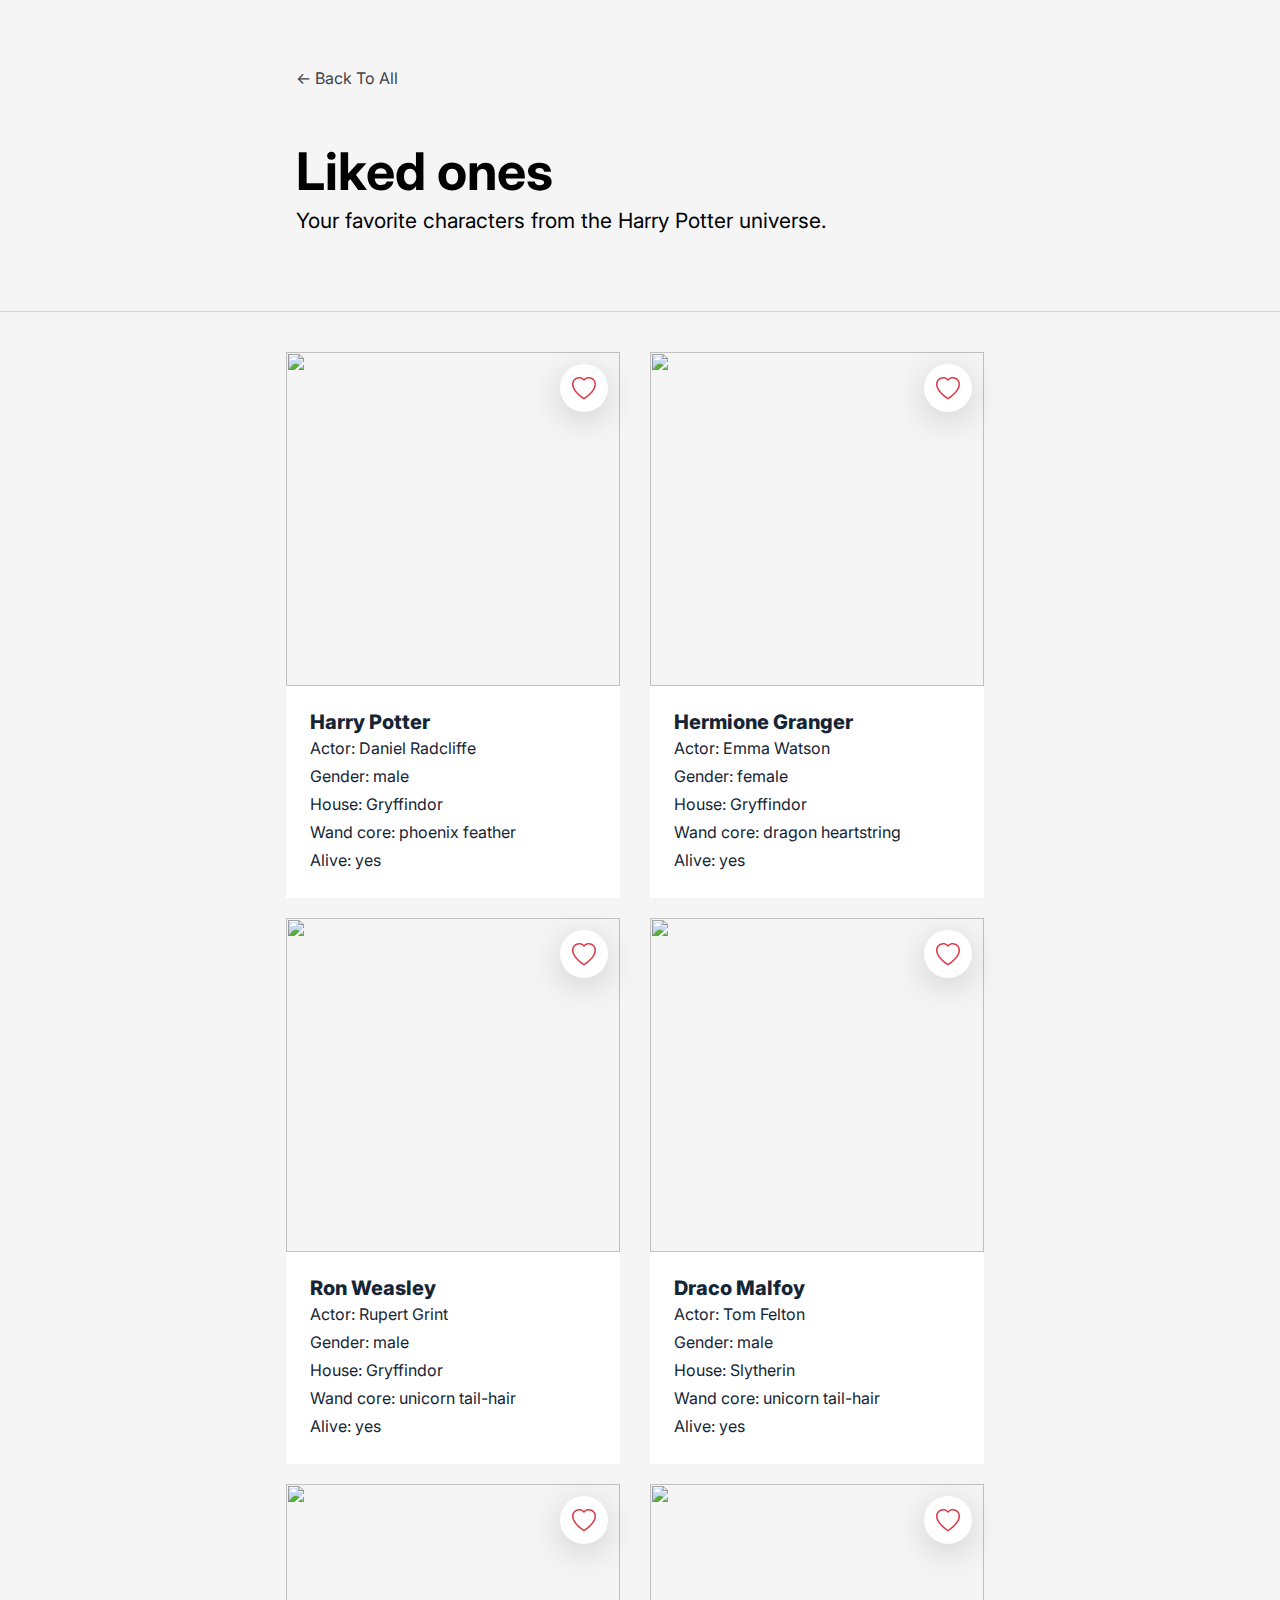
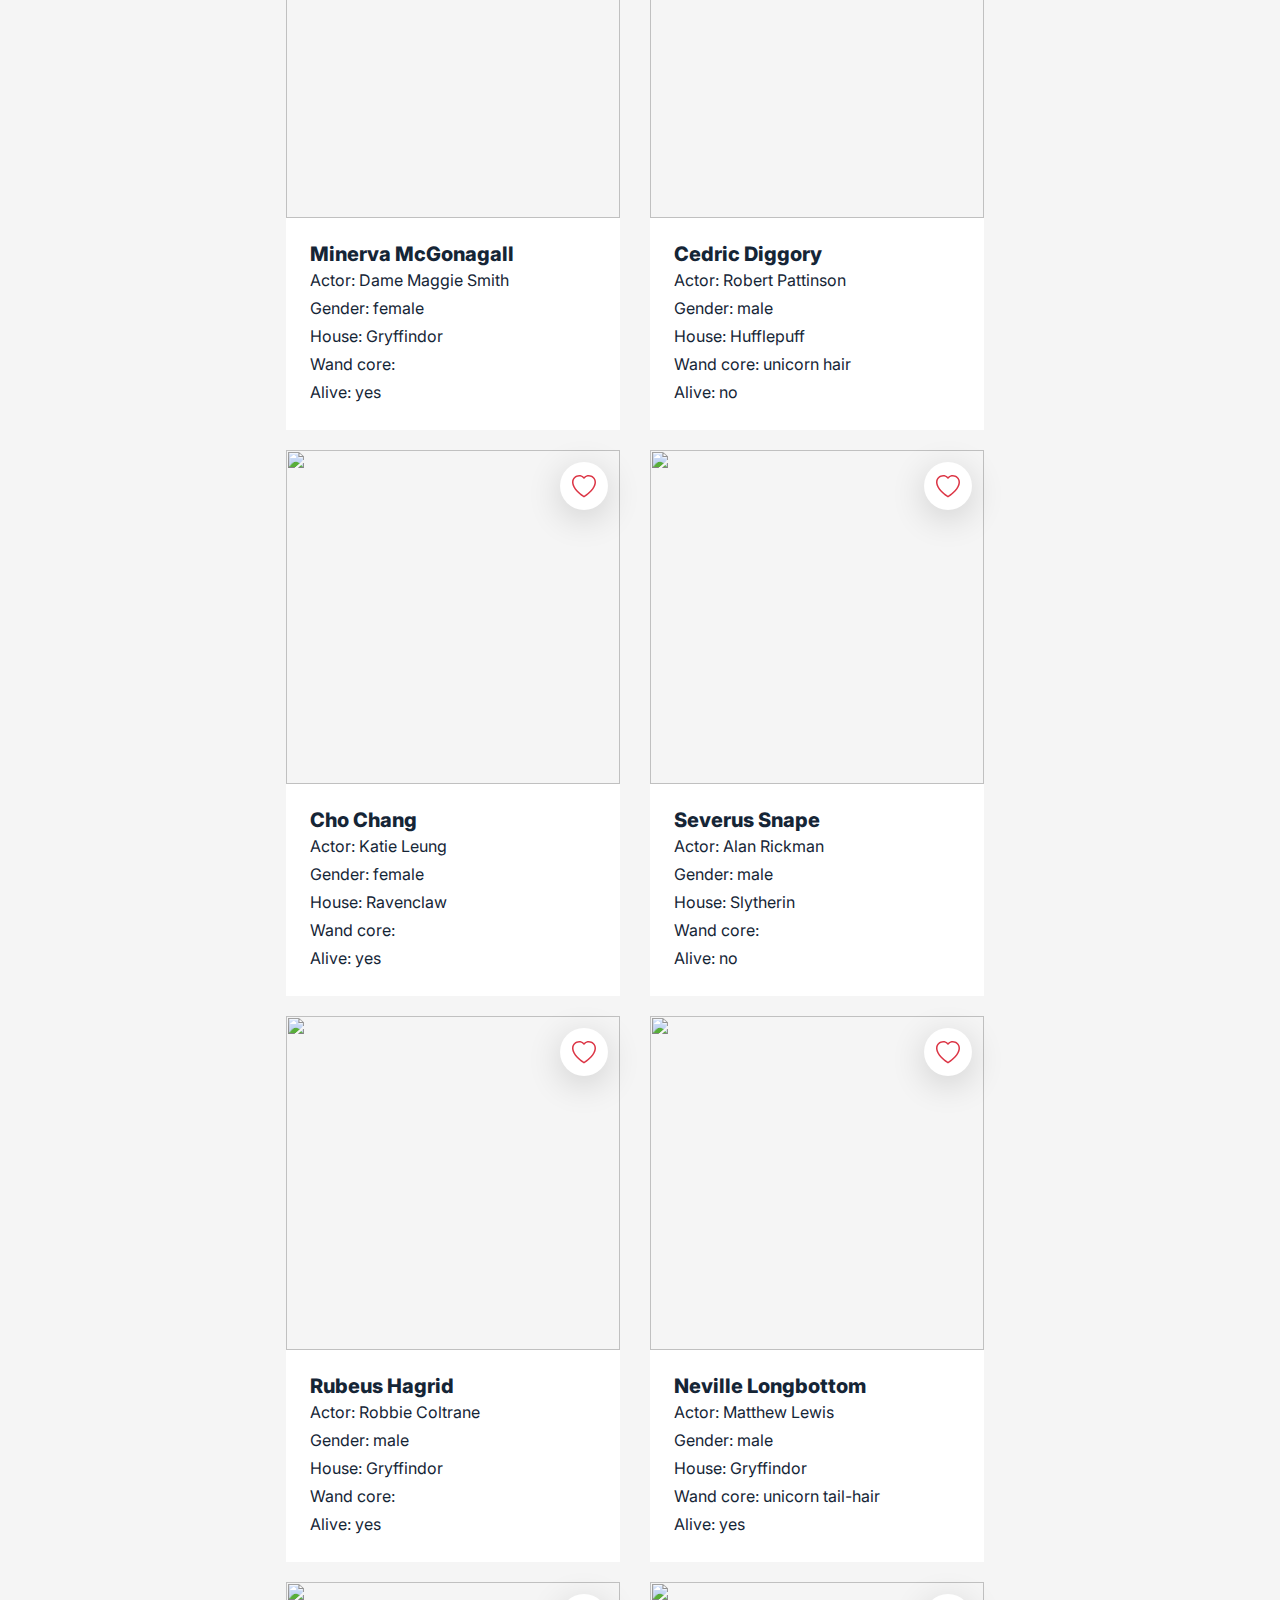
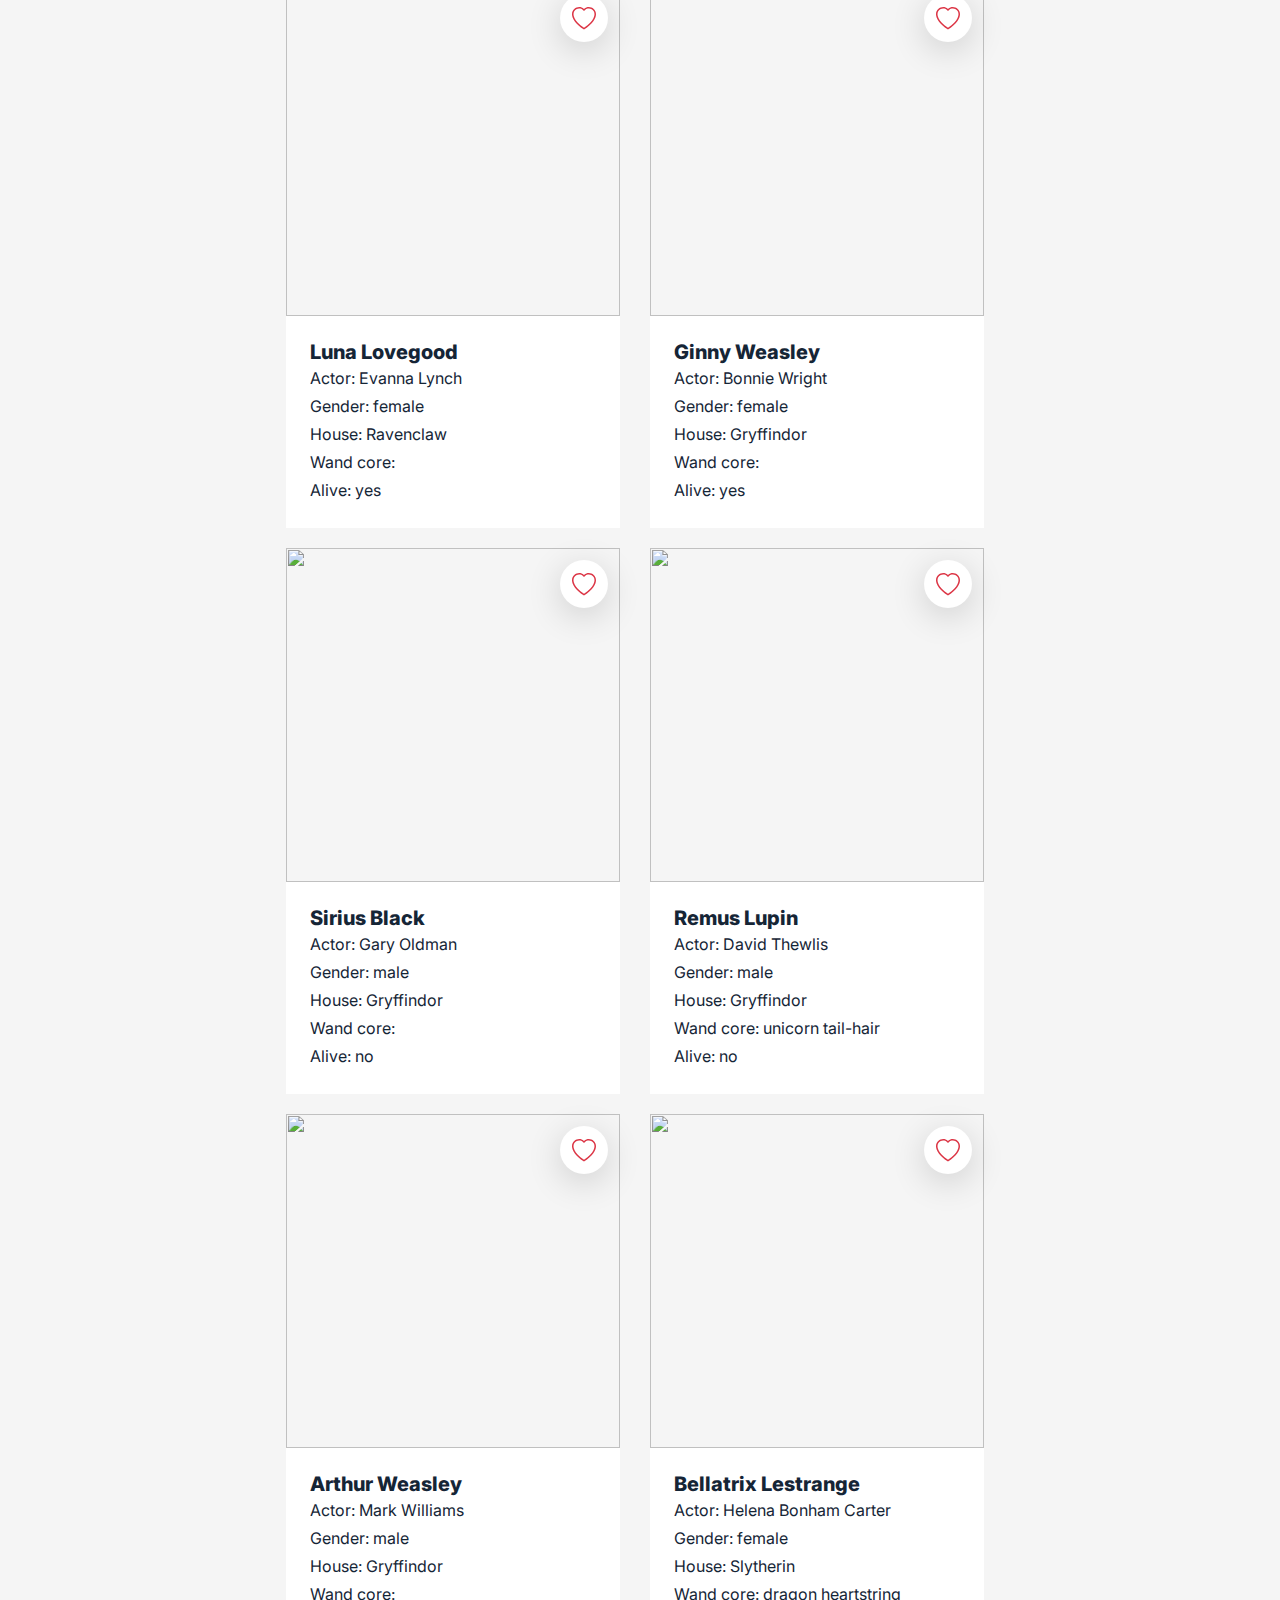
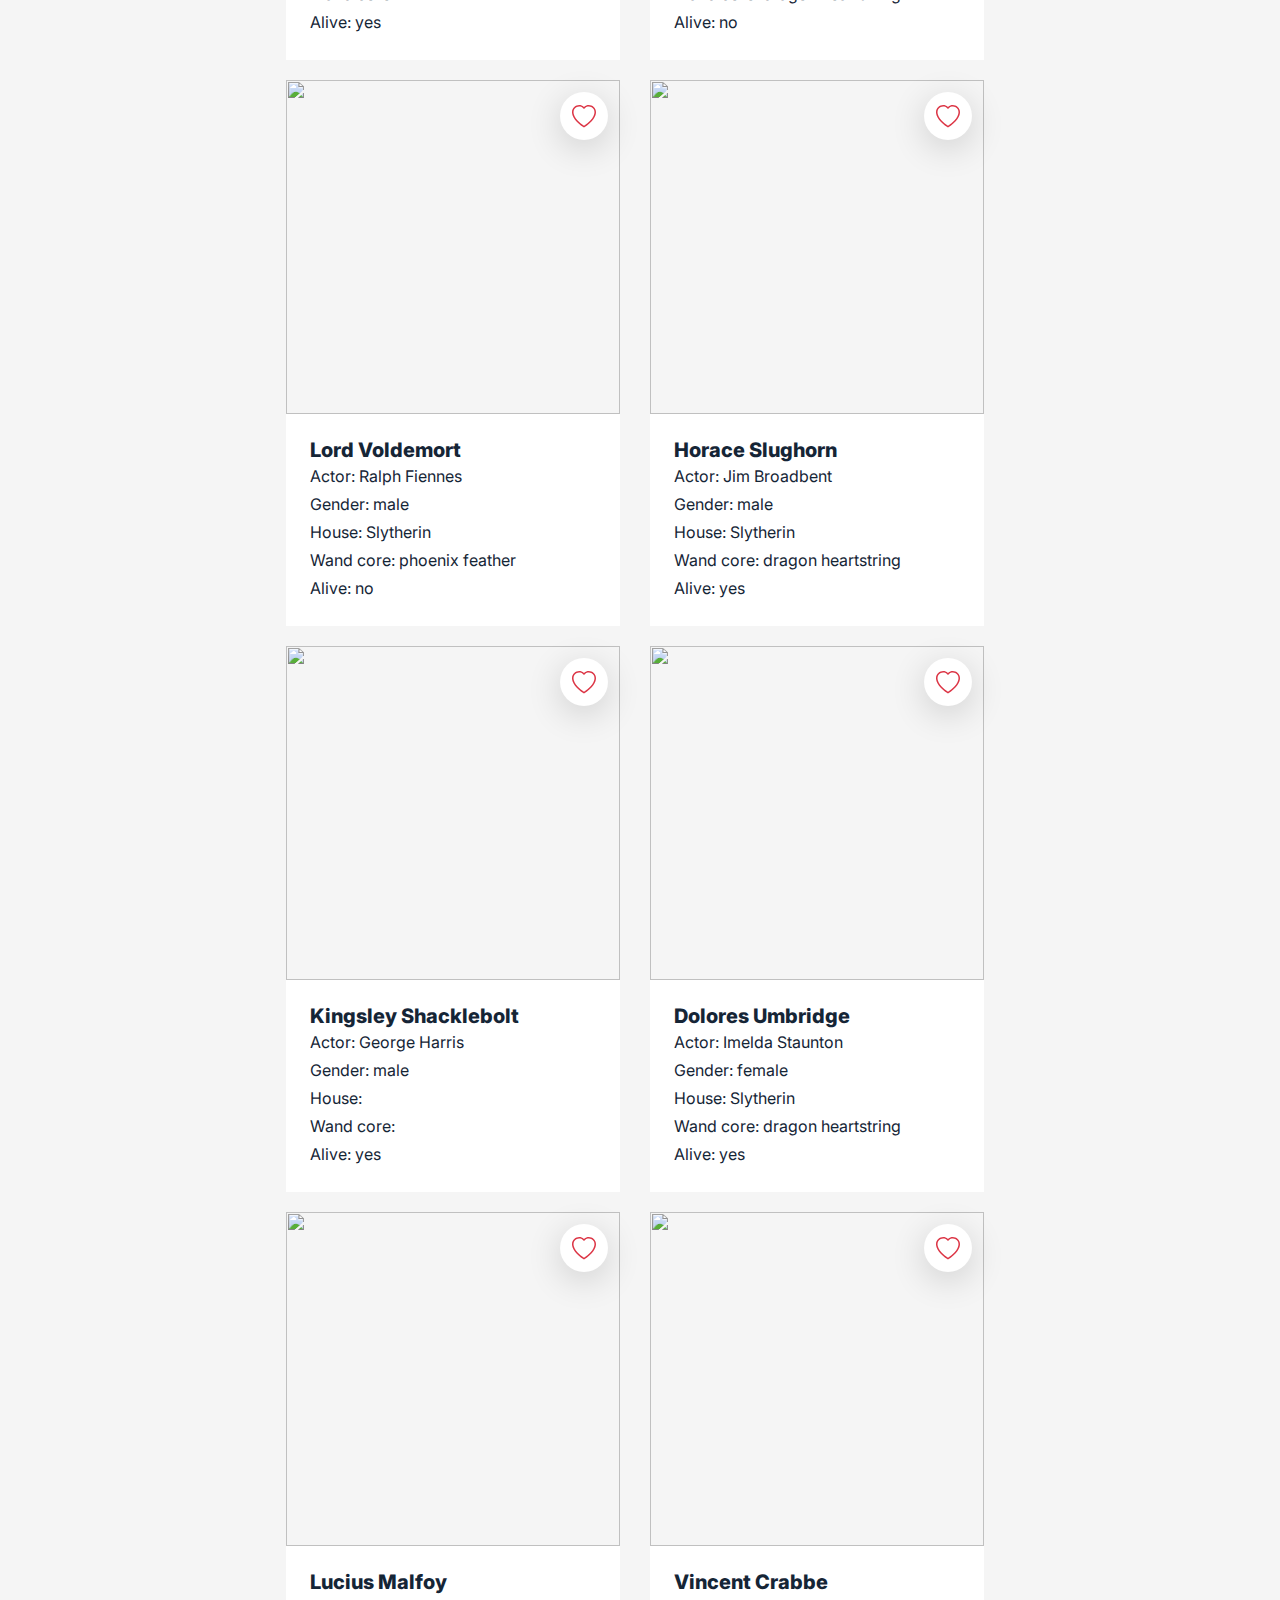
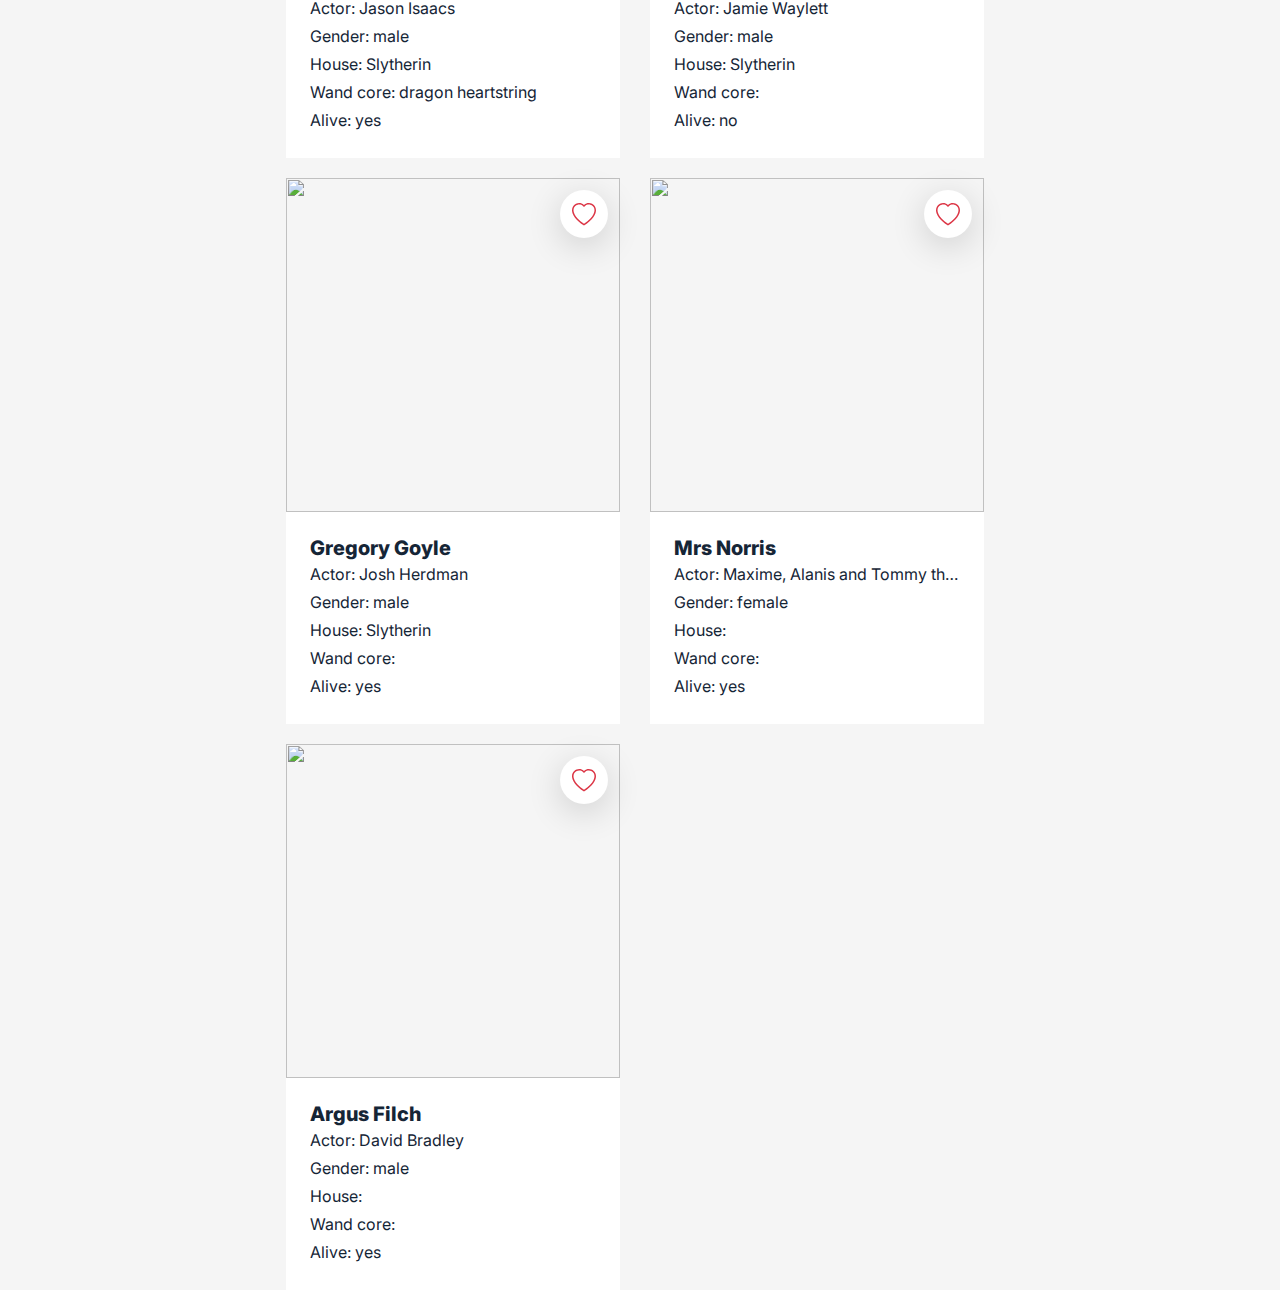
==== liked.html @ 5c055fa2 "add like_page, like_btn, like_link" ====
<!DOCTYPE html>
<html lang="en">
<head>
    <meta charset="UTF-8">
    <meta http-equiv="X-UA-Compatible" content="IE=edge">
    <meta name="viewport" content="width=device-width, initial-scale=1.0">
    <link type="image/x-icon" href="./favicon.png" rel="shortcut icon">
    <title>Liked ones</title>
    <link rel="stylesheet" href="./style/style.css">
    <link rel="stylesheet" href="./style/reset.css">
    <link rel="preconnect" href="https://fonts.googleapis.com">
    <link rel="preconnect" href="https://fonts.gstatic.com" crossorigin>
    <link href="https://fonts.googleapis.com/css2?family=Inter:wght@400;700;800&display=swap" rel="stylesheet">
</head>
<body>
    <header>
        <div class="container">
            <a href="index.html" class="back">← Back To All</a>
            <h1 class="title title__liked">Liked ones</h1>
            <p class="title__subtitle title__subtitle__liked">Your favorite characters from the Harry Potter universe.</p>
        </div>
    </header>
    <hr>
    <main>
        <section>
            <div class="container">
            </div>
        </section>
    </main>
    <script src="./script.js" type="module"></script>
</body>
</html>
---- style/style.css ----
* {
  font-family: "Inter", sans-serif;
}

body {
  background: #F5F5F5;
}

header {
  padding-top: 64px;
  padding-bottom: 40px;
}

.container {
  max-width: 768px;
  width: 100%;
  margin: 0 auto;
  display: flex;
  flex-direction: column;
  justify-content: center;
  padding: 0 40px 0 40px;
}

.title {
  font-weight: 700;
  font-size: 64px;
  line-height: 77px;
  width: fit-content;
}
.title:hover {
  cursor: pointer;
}
.title__subtitle {
  font-weight: 400;
  font-size: 21px;
  line-height: 36px;
  margin-bottom: 48px;
}
.title__subtitle__liked {
  margin-bottom: 32px;
}
.title__liked {
  font-size: 52px;
  line-height: 63px;
}

.back {
  width: fit-content;
  font-size: 16px;
  line-height: 28px;
  color: #3F444A;
  margin-bottom: 48px;
}

form {
  display: flex;
  justify-content: space-between;
}
form .input__wrapper {
  display: flex;
  flex-direction: column;
  max-width: 216px;
  width: 100%;
}
form .name__wrapper {
  max-width: 452px;
  width: 100%;
  margin-right: 20px;
}
form .name__wrapper #name::placeholder {
  color: #ABB5BE;
}
form .schoole__wrapper {
  max-width: 216px;
  width: 100%;
}
form label {
  font-weight: 400;
  font-size: 16px;
  line-height: 28px;
  color: #818182;
}
form input, form select {
  padding: 8px 17.22px;
  font-weight: 400;
  font-size: 16px;
  line-height: 21px;
  color: #ABB5BE;
  border: 1px solid #CED4DA;
  border-radius: 4px;
  height: 38px;
}
form select {
  appearance: none;
  background-image: url(../icons/arrow.svg);
  background-repeat: no-repeat;
  background-position: right 1rem center;
}

section {
  padding-top: 40px;
}
section .container {
  position: relative;
  display: grid;
  grid-template-rows: repeat(2, 1fr);
  grid-template-columns: repeat(2, 50%);
  gap: 20px;
}
section .container .likedPageBtn {
  position: fixed;
  bottom: 23px;
  z-index: 10;
  display: flex;
  align-items: center;
  width: 157px;
  height: 48px;
  background: #FFF;
  padding: 10px 13px;
  border-radius: 48px;
  color: #3F444A;
}
section .container .likedPageBtn img {
  margin-right: 12px;
}
section .container .likedPageBtn__wrapper {
  position: absolute;
  right: 196px;
}
section .card {
  position: relative;
  color: #152536;
  font-size: 20px;
  line-height: 24px;
  width: 100%;
  max-width: 334px;
}
section .card img {
  width: 100%;
  height: 334px;
  object-fit: cover;
  object-position: top;
}
section .card__text {
  padding: 24px;
  background: #FFF;
  font-size: 16px;
  line-height: 28px;
}
section .card .name {
  font-weight: 800;
  font-size: 20px;
  line-height: 24px;
}
section .card .actor {
  white-space: nowrap;
  overflow: hidden;
  text-overflow: ellipsis;
}
section .card .favorite {
  border: none;
  position: absolute;
  right: 12px;
  top: 12px;
  width: 48px;
  height: 48px;
  background-color: #FFFFFF;
  border-radius: 50%;
  box-shadow: 0px 8px 35px rgba(0, 0, 0, 0.16);
  display: flex;
  justify-content: center;
  align-items: center;
  background-image: url("../icons/heart_empty.svg");
  background-repeat: no-repeat;
  background-position: center center;
}
section .card .favorite:hover {
  cursor: pointer;
}
section .card .like {
  background-image: url("../icons/heart.svg") !important;
}

hr {
  height: 1px;
  background: #D4D3D8;
  border: none;
  margin: 0;
}

@media (max-width: 576px) {
  .title {
    font-size: 52px;
    line-height: 63px;
  }
  .title__subtitle {
    font-size: 16px;
    line-height: 28px;
    margin-bottom: 28px;
  }
  form {
    flex-wrap: wrap;
  }
  form .name__wrapper {
    margin-right: 0;
    margin-bottom: 15px;
    max-width: unset;
  }
  form .school__wrapper {
    max-width: unset;
  }
  section .container {
    grid-template-columns: repeat(1, 1fr);
    justify-items: center;
  }
}

/*# sourceMappingURL=style.css.map */
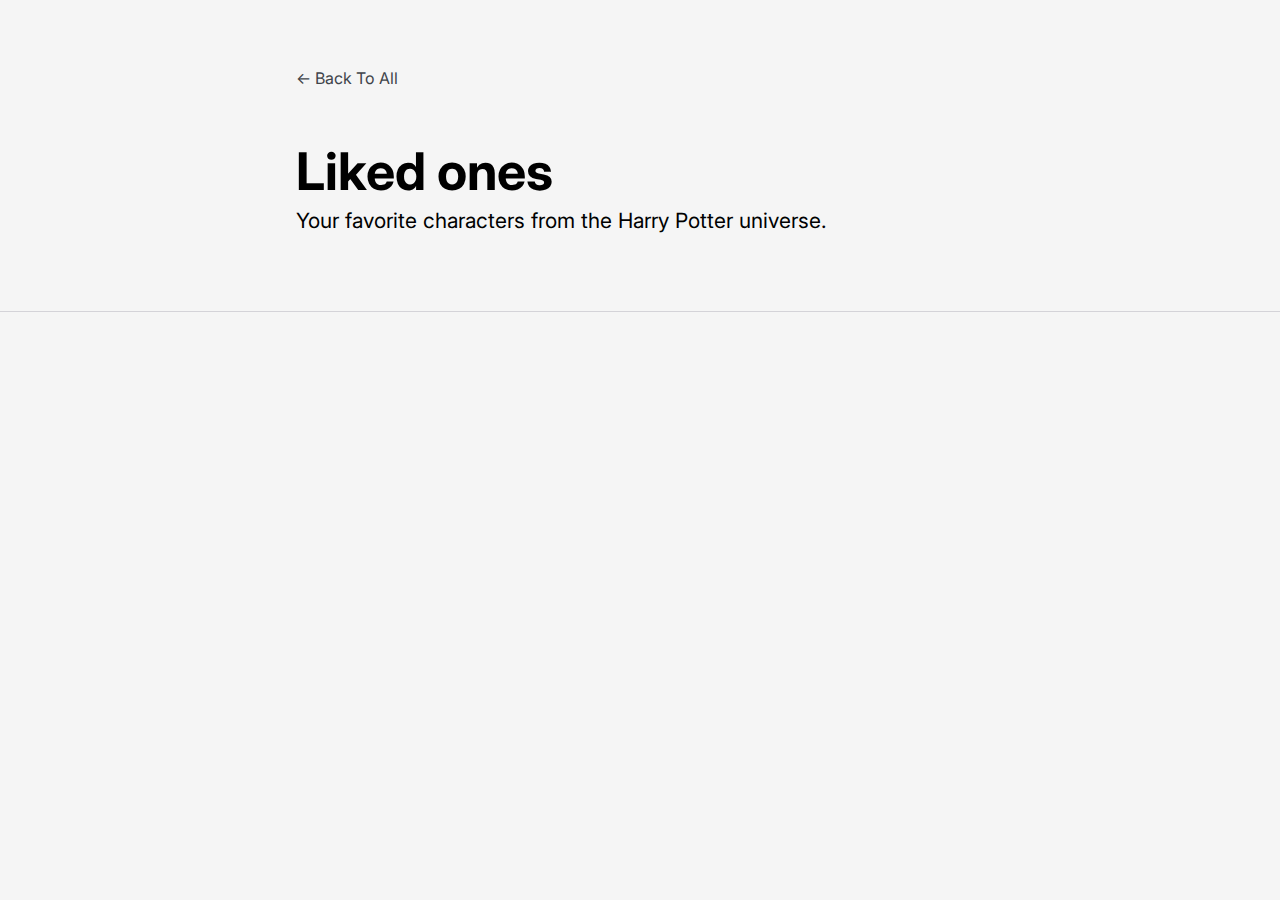
==== commit ccf4c230: "likeBtn push and get info" ====
--- a/liked.html
+++ b/liked.html
@@ -27,6 +27,6 @@
             </div>
         </section>
     </main>
-    <script src="./script.js" type="module"></script>
+    <script src="./script2.js" type="module"></script>
 </body>
 </html>